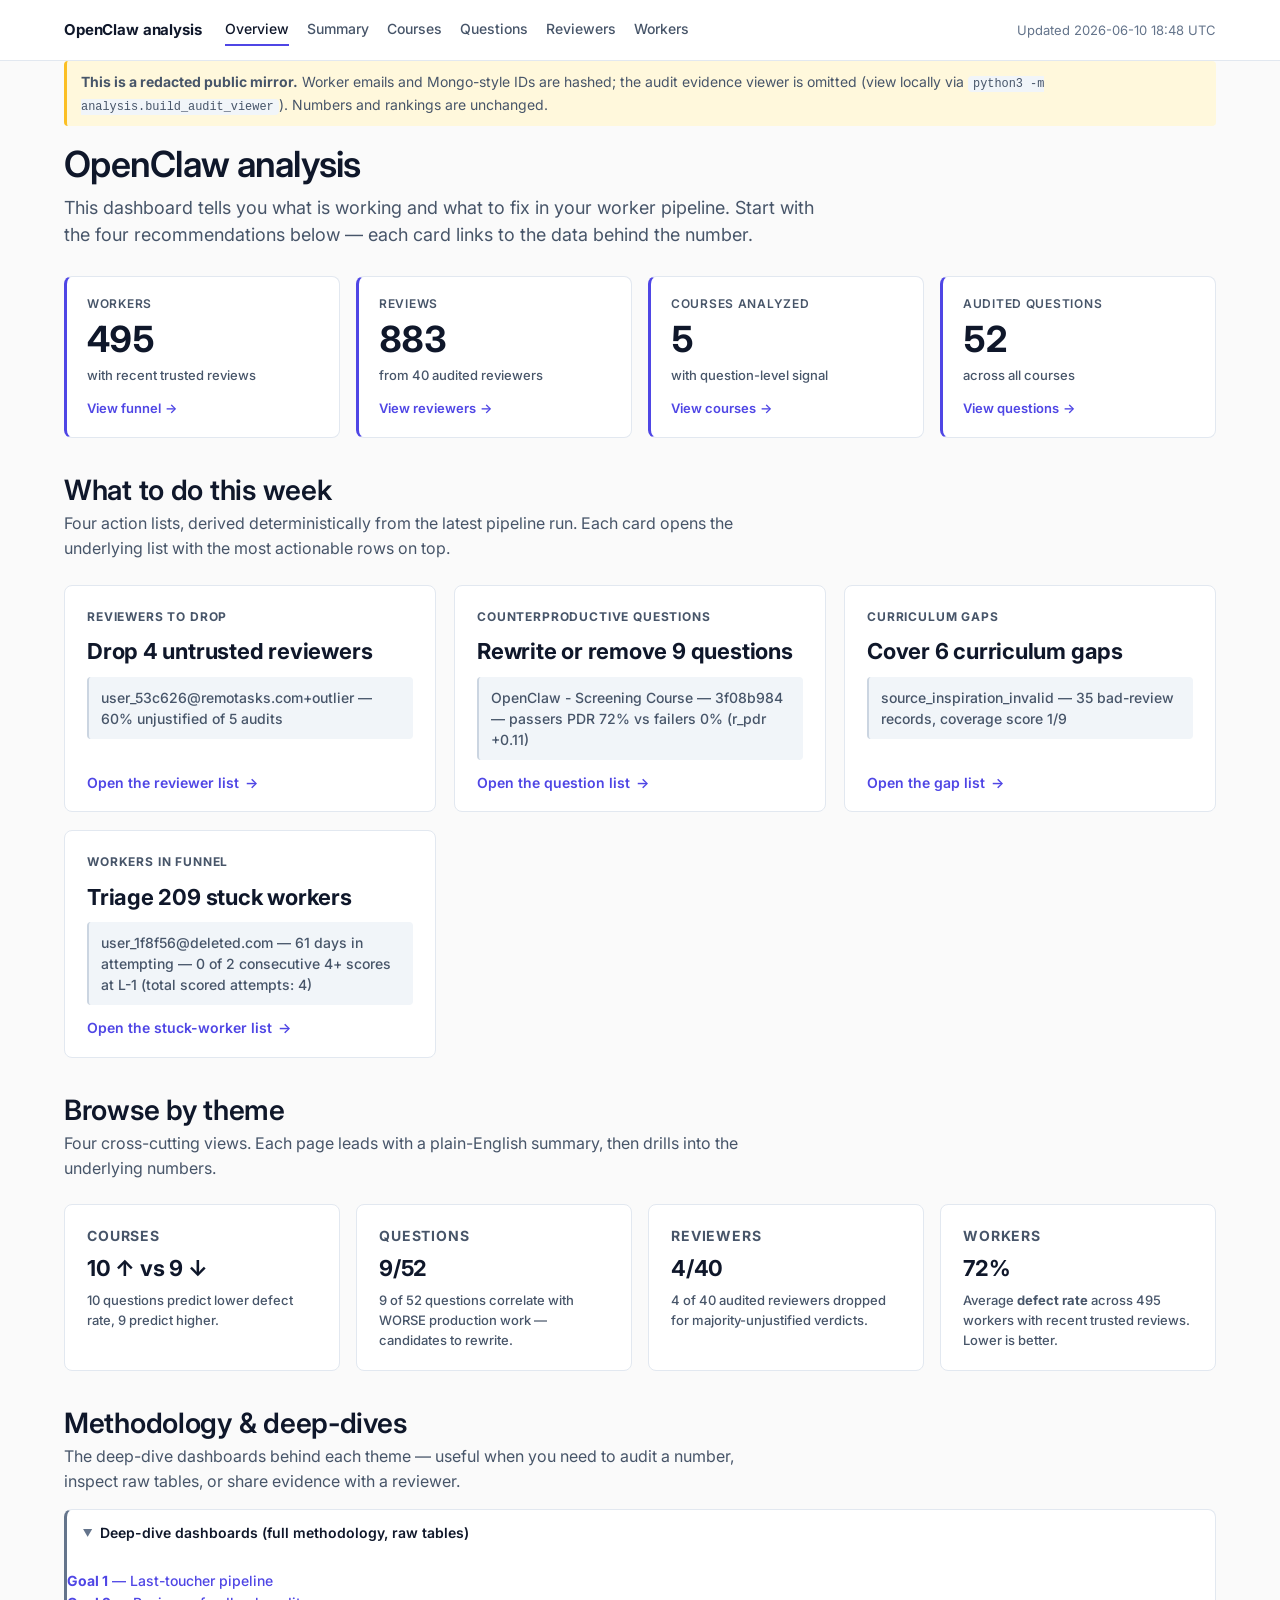
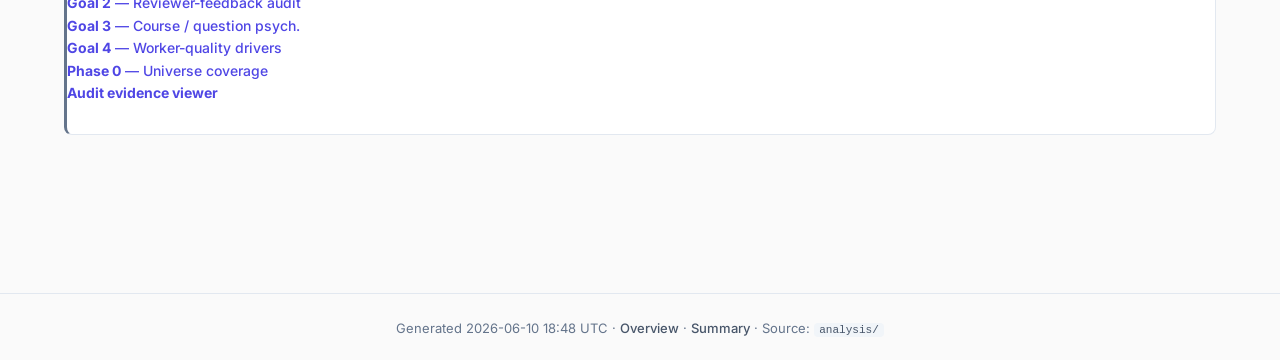
==== index.html @ 7d3bb2a1 "Initial public mirror of OpenClaw analysis dashboard Static HTML dashboards built from analysis/ scr" ====
<!DOCTYPE html>
<html lang="en">
<head>
<meta charset="utf-8">
<meta name="viewport" content="width=device-width, initial-scale=1">
<title>OpenClaw analysis — overview</title>
<link rel="preconnect" href="https://fonts.googleapis.com">
<link rel="preconnect" href="https://fonts.gstatic.com" crossorigin>
<link rel="stylesheet" href="https://fonts.googleapis.com/css2?family=Inter:wght@400;500;600;700&display=swap">
<link rel="stylesheet" href="_assets/design.css">


</head>
<body>
<header class="site-header">
  <div class="site-header-inner">
    <a class="site-title" href="index.html">OpenClaw analysis</a>
    <nav class="site-nav" aria-label="Primary"><a class="is-active" href="index.html">Overview</a><a class="" href="summary.html">Summary</a><a class="" href="themes/courses.html">Courses</a><a class="" href="themes/questions.html">Questions</a><a class="" href="themes/reviewers.html">Reviewers</a><a class="" href="themes/workers.html">Workers</a></nav>
    <span class="site-meta" title="2026-06-10T18:48+00:00">Updated 2026-06-10 18:48 UTC</span>
  </div>
</header>
<main class="page-shell">
<div role="note" style="background:#fff8dc;border-left:3px solid #fbbf24;padding:10px 14px;margin:0 0 18px 0;border-radius:4px;font-size:14px;line-height:1.5;color:#475569;"><b>This is a redacted public mirror.</b> Worker emails and Mongo-style IDs are hashed; the audit evidence viewer is omitted (view locally via <code>python3 -m analysis.build_audit_viewer</code>). Numbers and rankings are unchanged.</div>

<header class="page-header"><h1>OpenClaw analysis</h1><p class="lede">This dashboard tells you what is working and what to fix in your worker pipeline. Start with the four recommendations below — each card links to the data behind the number.</p></header>
<div class="stat-grid"><a class="stat is-accent" href="themes/workers.html">
  <div class="stat-label">Workers</div>
  <div class="stat-number num">495</div>
  <div class="stat-sub">with recent trusted reviews</div><div class="stat-cta">View funnel</div>
</a><a class="stat is-accent" href="themes/reviewers.html">
  <div class="stat-label">Reviews</div>
  <div class="stat-number num">883</div>
  <div class="stat-sub">from 40 audited reviewers</div><div class="stat-cta">View reviewers</div>
</a><a class="stat is-accent" href="themes/courses.html">
  <div class="stat-label">Courses analyzed</div>
  <div class="stat-number num">5</div>
  <div class="stat-sub">with question-level signal</div><div class="stat-cta">View courses</div>
</a><a class="stat is-accent" href="themes/questions.html">
  <div class="stat-label">Audited questions</div>
  <div class="stat-number num">52</div>
  <div class="stat-sub">across all courses</div><div class="stat-cta">View questions</div>
</a></div>
<h2 style="margin-top:36px;">What to do this week</h2>
<p class="muted" style="max-width:70ch;margin-top:-8px;">Four action lists, derived deterministically from the latest pipeline run. Each card opens the underlying list with the most actionable rows on top.</p>
<section class="recos"><a class="reco" href="themes/reviewers.html#dropped">
  <div class="reco-eyebrow">Reviewers to drop</div>
  <div class="reco-headline">Drop 4 untrusted reviewers</div>
  <div class="reco-example">user_53c626@remotasks.com+outlier — 60% unjustified of 5 audits</div>
  <div class="reco-cta">Open the reviewer list</div>
</a><a class="reco" href="themes/questions.html#counterproductive">
  <div class="reco-eyebrow">Counterproductive questions</div>
  <div class="reco-headline">Rewrite or remove 9 questions</div>
  <div class="reco-example">OpenClaw - Screening Course — 3f08b984 — passers PDR 72% vs failers 0% (r_pdr +0.11)</div>
  <div class="reco-cta">Open the question list</div>
</a><a class="reco" href="themes/courses.html#gaps">
  <div class="reco-eyebrow">Curriculum gaps</div>
  <div class="reco-headline">Cover 6 curriculum gaps</div>
  <div class="reco-example">source_inspiration_invalid — 35 bad-review records, coverage score 1/9</div>
  <div class="reco-cta">Open the gap list</div>
</a><a class="reco" href="themes/workers.html#stuck">
  <div class="reco-eyebrow">Workers in funnel</div>
  <div class="reco-headline">Triage 209 stuck workers</div>
  <div class="reco-example">user_1f8f56@deleted.com — 61 days in attempting — 0 of 2 consecutive 4+ scores at L-1 (total scored attempts: 4)</div>
  <div class="reco-cta">Open the stuck-worker list</div>
</a></section>
<h2 style="margin-top:36px;">Browse by theme</h2>
<p class="muted" style="max-width:70ch;margin-top:-8px;">Four cross-cutting views. Each page leads with a plain-English summary, then drills into the underlying numbers.</p>
<div class="theme-grid"><a class="theme-tile" href="themes/courses.html">
  <div class="theme-name">Courses</div>
  <div class="theme-headline">10 ↑ vs 9 ↓</div>
  <div class="theme-sub">10 questions predict lower defect rate, 9 predict higher.</div>
</a><a class="theme-tile" href="themes/questions.html">
  <div class="theme-name">Questions</div>
  <div class="theme-headline">9/52</div>
  <div class="theme-sub">9 of 52 questions correlate with WORSE production work — candidates to rewrite.</div>
</a><a class="theme-tile" href="themes/reviewers.html">
  <div class="theme-name">Reviewers</div>
  <div class="theme-headline">4/40</div>
  <div class="theme-sub">4 of 40 audited reviewers dropped for majority-unjustified verdicts.</div>
</a><a class="theme-tile" href="themes/workers.html">
  <div class="theme-name">Workers</div>
  <div class="theme-headline">72%</div>
  <div class="theme-sub">Average <b>defect rate</b> across 495 workers with recent trusted reviews. Lower is better.</div>
</a></div>
<h2 style="margin-top:36px;">Methodology &amp; deep-dives</h2>
<p class="muted" style="max-width:70ch;margin-top:-8px;">The deep-dive dashboards behind each theme — useful when you need to audit a number, inspect raw tables, or share evidence with a reviewer.</p>
<details class="notes" open>
  <summary>Deep-dive dashboards (full methodology, raw tables)</summary>
  <ul style="list-style: none; padding-left: 0;"><li><a href="g1.html"><b>Goal 1</b> — Last-toucher pipeline</a></li><li><a href="g2.html"><b>Goal 2</b> — Reviewer-feedback audit</a></li><li><a href="g3.html"><b>Goal 3</b> — Course / question psych.</a></li><li><a href="g4.html"><b>Goal 4</b> — Worker-quality drivers</a></li><li><a href="g_universe_coverage.html"><b>Phase 0</b> — Universe coverage</a></li><li><a href="g2_audit_review.html"><b>Audit evidence viewer</b></a></li></ul>
</details>
</main>
<footer class="site-footer">
  Generated 2026-06-10 18:48 UTC ·
  <a href="index.html">Overview</a> ·
  <a href="summary.html">Summary</a> ·
  Source: <code>analysis/</code>
</footer>
<script src="_assets/dashboard.js"></script>

</body>
</html>
---- _assets/design.css ----
/* =============================================================================
   Analysis suite design system.
   One file. Loads on every page. Tailwind via CDN (in design.css.html partial)
   provides the utility classes; this file defines the semantic tokens and the
   component primitives that aren't trivially expressible as utilities.

   Token system follows the design plan:
     - Neutrals: slate-50/100/600/900 (via Tailwind utilities)
     - Accent: indigo-600
     - Semantic pair: emerald-600 (good), rose-600 (bad)
     - Warning: amber-500
     - Type scale: 14 / 16 / 20 / 28 / 36 px (text-sm / base / xl / 3xl / 4xl)
     - Fonts: Inter (CDN) with system fallback

   WCAG AA contrast: every text/background pair has been checked at
   https://webaim.org/resources/contrastchecker/. The semantic pair (emerald
   / rose) is never the only signal; rows + tiles ship with a glyph or label.
   ============================================================================= */

:root {
  --color-bg:         #fafafa;
  --color-surface:    #ffffff;
  --color-surface-2:  #f1f5f9;       /* slate-100 */
  --color-border:     #e2e8f0;       /* slate-200 */
  --color-border-strong: #cbd5e1;    /* slate-300 */
  --color-text:       #0f172a;       /* slate-900 */
  --color-text-muted: #475569;       /* slate-600 */
  --color-text-faint: #64748b;       /* slate-500 -- bumped from 400 for WCAG 1.4.11 (3:1 on light bg) */
  --color-accent:     #4f46e5;       /* indigo-600 -- AA on white (6.0) */
  --color-accent-fg:  #ffffff;
  /* Semantic colors darkened from the Tailwind 600 ramp so inline text
     (e.g. "+0.18" in a table cell) clears WCAG AA 4.5:1 against both bg
     and surface. The bright Tailwind 600 hues are kept for chart fills
     via analysis.lib.viz.chart_colors. */
  --color-good:       #047857;       /* emerald-700 -- 4.8 on surface */
  --color-good-bg:    #ecfdf5;       /* emerald-50 */
  --color-bad:        #be123c;       /* rose-700 -- 6.4 on surface */
  --color-bad-bg:     #fff1f2;       /* rose-50 */
  --color-warn:       #b45309;       /* amber-700 -- 4.6 on surface */
  --color-warn-bg:    #fffbeb;       /* amber-50 */

  --font-sans: "Inter", -apple-system, BlinkMacSystemFont, "Segoe UI", system-ui, sans-serif;
  --font-mono: ui-monospace, SFMono-Regular, "SF Mono", Menlo, Consolas, monospace;

  --radius-sm: 4px;
  --radius:    8px;
  --radius-lg: 12px;

  --shadow-sm: 0 1px 2px rgba(15, 23, 42, 0.04);
  --shadow:    0 2px 8px rgba(15, 23, 42, 0.06);
  --shadow-lg: 0 4px 20px rgba(15, 23, 42, 0.08);

  --max-content: 1200px;
}

@media (prefers-color-scheme: dark) {
  :root {
    --color-bg:         #0b1220;
    --color-surface:    #111827;     /* slate-900-ish */
    --color-surface-2:  #1f2937;     /* slate-800 */
    --color-border:     #334155;     /* slate-700 */
    --color-border-strong: #475569;  /* slate-600 */
    --color-text:       #f1f5f9;     /* slate-100 */
    --color-text-muted: #cbd5e1;     /* slate-300 */
    --color-text-faint: #64748b;     /* slate-500 */
    --color-accent:     #818cf8;     /* indigo-400 -- AA on dark bg */
    --color-good:       #34d399;     /* emerald-400 */
    --color-good-bg:    #064e3b;     /* emerald-900 */
    --color-bad:        #fb7185;     /* rose-400 */
    --color-bad-bg:     #4c0519;     /* rose-950 */
    --color-warn:       #fbbf24;     /* amber-400 */
    --color-warn-bg:    #422006;     /* amber-950 */
  }
}

/* ============================================================================
   Base typography & layout
   ============================================================================ */

* { box-sizing: border-box; }

html { color-scheme: light dark; }

body {
  font-family: var(--font-sans);
  font-size: 16px;
  line-height: 1.55;
  color: var(--color-text);
  background: var(--color-bg);
  margin: 0;
  padding: 0;
  -webkit-font-smoothing: antialiased;
  text-rendering: optimizeLegibility;
}

h1, h2, h3, h4 {
  font-weight: 600;
  letter-spacing: -0.01em;
  margin: 0 0 0.4em 0;
  color: var(--color-text);
}
h1 { font-size: 36px; line-height: 1.15; letter-spacing: -0.02em; }
h2 { font-size: 28px; line-height: 1.2; }
h3 { font-size: 20px; line-height: 1.3; }
h4 { font-size: 16px; line-height: 1.4; }

p { margin: 0 0 1em 0; }
p:last-child { margin-bottom: 0; }

a {
  color: var(--color-accent);
  text-decoration: none;
  font-weight: 500;
}
a:hover { text-decoration: underline; }
a:focus-visible,
button:focus-visible,
summary:focus-visible,
[role="button"]:focus-visible,
input:focus-visible,
select:focus-visible,
textarea:focus-visible,
table.data th[data-sortable]:focus-visible {
  outline: 2px solid var(--color-accent);
  outline-offset: 2px;
  border-radius: 2px;
}

code, .mono {
  font-family: var(--font-mono);
  font-size: 0.85em;
  background: var(--color-surface-2);
  padding: 1px 5px;
  border-radius: var(--radius-sm);
  color: var(--color-text-muted);
}
pre {
  font-family: var(--font-mono);
  font-size: 13px;
  background: var(--color-surface-2);
  border: 1px solid var(--color-border);
  border-radius: var(--radius);
  padding: 12px 16px;
  overflow-x: auto;
  line-height: 1.5;
}

.muted { color: var(--color-text-muted); }
.faint { color: var(--color-text-faint); }
.good  { color: var(--color-good); font-weight: 600; }
.bad   { color: var(--color-bad); font-weight: 600; }
.warn  { color: var(--color-warn); font-weight: 600; }
.num   { font-variant-numeric: tabular-nums; }

/* Indicator glyphs: never rely on color alone for semantic signal. */
.good::before { content: "\2191\00a0"; font-weight: 700; }   /* up arrow */
.bad::before  { content: "\2193\00a0"; font-weight: 700; }   /* down arrow */
.warn::before { content: "\26A0\fe0f\00a0"; }                /* warning sign */
/* Opt-out for cases where the badge itself carries the signal. */
.good.no-glyph::before, .bad.no-glyph::before, .warn.no-glyph::before { content: ""; }

/* ============================================================================
   Page shell components
   ============================================================================ */

.page-shell {
  max-width: var(--max-content);
  margin: 0 auto;
  padding: 0 24px 80px 24px;
}

.site-header {
  border-bottom: 1px solid var(--color-border);
  background: var(--color-surface);
  position: sticky; top: 0; z-index: 10;
  backdrop-filter: saturate(180%) blur(8px);
  background-color: color-mix(in srgb, var(--color-surface) 92%, transparent);
}
.site-header-inner {
  max-width: var(--max-content);
  margin: 0 auto;
  padding: 14px 24px;
  display: flex; align-items: center; gap: 24px;
  flex-wrap: wrap;
}
.site-header .site-title {
  font-weight: 700; font-size: 15px;
  color: var(--color-text); letter-spacing: -0.01em;
}
.site-header .site-title:hover { text-decoration: none; color: var(--color-accent); }
.site-nav {
  display: flex; gap: 18px; flex-wrap: wrap; font-size: 14px;
}
.site-nav a {
  color: var(--color-text-muted); font-weight: 500;
  padding: 4px 0; border-bottom: 2px solid transparent;
}
.site-nav a:hover { color: var(--color-text); text-decoration: none; }
.site-nav a.is-active {
  color: var(--color-text); border-bottom-color: var(--color-accent);
}
.site-meta {
  margin-left: auto; font-size: 13px; color: var(--color-text-faint);
}

.crumbs {
  font-size: 13px; color: var(--color-text-faint);
  padding: 14px 0 0 0;
  display: flex; align-items: center; gap: 6px; flex-wrap: wrap;
}
.crumbs a { color: var(--color-text-muted); font-weight: 500; }
.crumbs .sep { color: var(--color-text-faint); }

.page-header {
  margin: 16px 0 28px 0;
}
.page-header h1 { margin: 0 0 8px 0; }
.page-header .lede {
  font-size: 18px; line-height: 1.5;
  color: var(--color-text-muted); max-width: 70ch;
}

.site-footer {
  margin-top: 64px; padding: 24px;
  border-top: 1px solid var(--color-border);
  text-align: center; font-size: 13px;
  color: var(--color-text-faint);
}
.site-footer a { color: var(--color-text-muted); }

/* ============================================================================
   TL;DR card -- the headline component on every page.
   ============================================================================ */

.tldr {
  border: 1px solid var(--color-border);
  border-left: 4px solid var(--color-accent);
  border-radius: var(--radius);
  background: var(--color-surface);
  padding: 22px 26px;
  margin: 0 0 32px 0;
  box-shadow: var(--shadow-sm);
}
.tldr-grid {
  display: grid;
  grid-template-columns: repeat(auto-fit, minmax(220px, 1fr));
  gap: 22px;
}
.tldr-block h3 {
  font-size: 12px; font-weight: 600;
  text-transform: uppercase; letter-spacing: 0.06em;
  color: var(--color-text-muted);
  margin: 0 0 8px 0;
}
.tldr-block p { font-size: 15px; line-height: 1.55; margin: 0; }
.tldr-block ul {
  margin: 0; padding: 0; list-style: none;
}
.tldr-block li {
  font-size: 15px; line-height: 1.55;
  padding: 4px 0 4px 18px;
  position: relative;
}
.tldr-block li::before {
  content: "\2192"; position: absolute; left: 0;
  color: var(--color-accent); font-weight: 600;
}

/* ============================================================================
   StatTile -- big clickable number
   ============================================================================ */

.stat-grid {
  display: grid;
  grid-template-columns: repeat(auto-fit, minmax(180px, 1fr));
  gap: 16px;
  margin: 24px 0;
}
.stat {
  display: block;
  background: var(--color-surface);
  border: 1px solid var(--color-border);
  border-radius: var(--radius);
  padding: 18px 20px;
  color: inherit;
  transition: border-color 120ms ease, box-shadow 120ms ease, transform 120ms ease;
}
.stat:is(a):hover {
  border-color: var(--color-accent);
  box-shadow: var(--shadow);
  text-decoration: none;
  transform: translateY(-1px);
}
.stat .stat-label {
  font-size: 12px; font-weight: 600;
  text-transform: uppercase; letter-spacing: 0.06em;
  color: var(--color-text-muted);
  margin-bottom: 8px;
}
.stat .stat-number {
  font-size: 36px; line-height: 1; font-weight: 700;
  letter-spacing: -0.02em;
  color: var(--color-text);
  font-variant-numeric: tabular-nums;
}
.stat .stat-sub {
  font-size: 13px; color: var(--color-text-muted);
  margin-top: 8px;
}
.stat .stat-cta {
  font-size: 13px; color: var(--color-accent); font-weight: 600;
  margin-top: 12px;
  display: inline-flex; align-items: center; gap: 4px;
}
.stat .stat-cta::after { content: "\2192"; }

/* Variants */
.stat.is-good   { border-left: 3px solid var(--color-good); }
.stat.is-bad    { border-left: 3px solid var(--color-bad); }
.stat.is-warn   { border-left: 3px solid var(--color-warn); }
.stat.is-accent { border-left: 3px solid var(--color-accent); }

/* ============================================================================
   Recommendation cards (landing page "what to do this week")
   ============================================================================ */

.recos {
  display: grid;
  grid-template-columns: repeat(auto-fit, minmax(280px, 1fr));
  gap: 18px;
  margin: 24px 0 36px 0;
}
.reco {
  display: flex; flex-direction: column; gap: 12px;
  background: var(--color-surface);
  border: 1px solid var(--color-border);
  border-radius: var(--radius);
  padding: 22px 22px 18px 22px;
  color: inherit;
  transition: border-color 120ms ease, box-shadow 120ms ease, transform 120ms ease;
}
.reco:hover {
  border-color: var(--color-accent);
  box-shadow: var(--shadow);
  text-decoration: none;
  transform: translateY(-2px);
}
.reco .reco-eyebrow {
  font-size: 12px; font-weight: 700;
  text-transform: uppercase; letter-spacing: 0.07em;
  color: var(--color-text-muted);
}
.reco .reco-headline {
  font-size: 22px; font-weight: 700; line-height: 1.2;
  color: var(--color-text); letter-spacing: -0.01em;
}
.reco .reco-example {
  font-size: 14px; color: var(--color-text-muted); line-height: 1.5;
  background: var(--color-surface-2); padding: 10px 12px;
  border-radius: var(--radius-sm);
  border-left: 2px solid var(--color-border-strong);
}
.reco .reco-cta {
  font-size: 14px; font-weight: 600;
  color: var(--color-accent);
  display: inline-flex; align-items: center; gap: 6px;
  margin-top: auto;
}
.reco .reco-cta::after { content: "\2192"; }
.reco.is-empty {
  opacity: 0.7; cursor: default;
}
.reco.is-empty:hover {
  border-color: var(--color-border); box-shadow: none; transform: none;
}
.reco.is-empty .reco-cta { color: var(--color-text-faint); }

/* ============================================================================
   Section / card
   ============================================================================ */

.card {
  background: var(--color-surface);
  border: 1px solid var(--color-border);
  border-radius: var(--radius);
  padding: 24px 26px;
  margin: 24px 0;
}
.card-header {
  display: flex; align-items: baseline; justify-content: space-between;
  margin-bottom: 14px; gap: 18px; flex-wrap: wrap;
}
.card-header h2, .card-header h3 { margin: 0; }
.card-header .card-meta { font-size: 13px; color: var(--color-text-muted); }

.section {
  margin: 36px 0;
}
.section > h2 {
  border-bottom: 1px solid var(--color-border);
  padding-bottom: 10px;
  margin-bottom: 18px;
}

/* ============================================================================
   Data tables
   ============================================================================ */

.table-wrap {
  background: var(--color-surface);
  border: 1px solid var(--color-border);
  border-radius: var(--radius);
  overflow: hidden;
  margin: 16px 0;
}
.table-toolbar {
  display: flex; align-items: center; justify-content: space-between;
  padding: 10px 14px;
  border-bottom: 1px solid var(--color-border);
  background: var(--color-surface-2);
  gap: 12px; flex-wrap: wrap;
}
.table-toolbar input[type="search"] {
  font-family: var(--font-sans); font-size: 14px;
  padding: 6px 10px; border-radius: var(--radius-sm);
  border: 1px solid var(--color-border-strong);
  background: var(--color-surface);
  color: var(--color-text);
  min-width: 200px;
}
.table-toolbar input[type="search"]:focus {
  outline: 2px solid var(--color-accent); outline-offset: 1px;
  border-color: var(--color-accent);
}
.table-toolbar .table-info { font-size: 13px; color: var(--color-text-muted); }
.table-scroll { overflow-x: auto; }

table.data {
  width: 100%; border-collapse: collapse;
  font-size: 14px;
}
table.data thead th {
  text-align: left; padding: 10px 14px;
  font-weight: 600; font-size: 12px;
  text-transform: uppercase; letter-spacing: 0.05em;
  color: var(--color-text-muted);
  background: var(--color-surface);
  border-bottom: 2px solid var(--color-border);
  position: sticky; top: 0; cursor: pointer;
  user-select: none; white-space: nowrap;
}
table.data thead th::after {
  content: ""; display: inline-block; width: 0; height: 0;
  margin-left: 6px; vertical-align: middle;
  border-left: 4px solid transparent; border-right: 4px solid transparent;
  border-top: 4px solid var(--color-text-faint);
  opacity: 0;
}
table.data thead th[data-sort-asc="true"]::after  { opacity: 1; transform: rotate(180deg); }
table.data thead th[data-sort-asc="false"]::after { opacity: 1; }
table.data tbody tr {
  border-bottom: 1px solid var(--color-border);
  transition: background-color 120ms ease;
}
table.data tbody tr:hover { background: var(--color-surface-2); }
table.data tbody tr.is-highlighted {
  background: var(--color-warn-bg);
  outline: 2px solid var(--color-warn);
  outline-offset: -2px;
}
table.data td {
  padding: 10px 14px;
  vertical-align: top;
  word-break: break-word;
}
table.data td.num { text-align: right; font-variant-numeric: tabular-nums; white-space: nowrap; }
table.data td.wide { min-width: 240px; }

/* Copy-link cell (anchored rows) */
table.data .row-anchor {
  display: inline-block;
  width: 18px; height: 18px;
  text-align: center; line-height: 18px;
  border-radius: 50%; font-size: 11px;
  background: var(--color-surface-2);
  color: var(--color-text-faint);
  text-decoration: none; cursor: pointer;
  user-select: none;
}
table.data .row-anchor:hover {
  background: var(--color-accent);
  color: var(--color-accent-fg);
}

.table-empty {
  padding: 32px 14px; text-align: center;
  color: var(--color-text-muted); font-size: 14px;
}

/* ============================================================================
   Method details / caveats / collapsibles
   ============================================================================ */

details.method, details.caveats, details.notes {
  margin: 14px 0; padding: 0;
  border: 1px solid var(--color-border);
  border-radius: var(--radius);
  background: var(--color-surface);
  overflow: hidden;
}
details.method   { border-left: 3px solid var(--color-accent); }
details.caveats  { border-left: 3px solid var(--color-warn); }
details.notes    { border-left: 3px solid var(--color-text-faint); }
details > summary {
  cursor: pointer; padding: 12px 16px;
  font-size: 14px; font-weight: 600;
  color: var(--color-text);
  user-select: none;
  list-style: none;
  display: flex; align-items: center; gap: 8px;
}
details > summary::-webkit-details-marker { display: none; }
details > summary::before {
  content: "\25B6";  /* right triangle */
  font-size: 10px; color: var(--color-text-faint);
  transition: transform 120ms ease;
}
details[open] > summary::before { transform: rotate(90deg); }
details > summary:hover { background: var(--color-surface-2); }
details > .details-body, details > p, details > ul, details > ol, details > pre {
  padding: 0 18px 16px 18px; font-size: 14px;
  color: var(--color-text-muted); line-height: 1.6;
}
details > .details-body { padding-top: 4px; }
details > ul, details > ol { padding-left: 38px; }

/* ============================================================================
   Inline badges
   ============================================================================ */

.badge {
  display: inline-flex; align-items: center; gap: 4px;
  padding: 2px 8px; border-radius: 999px;
  font-size: 11px; font-weight: 600;
  background: var(--color-surface-2); color: var(--color-text-muted);
  border: 1px solid var(--color-border);
  white-space: nowrap;
}
.badge.is-good { background: var(--color-good-bg); color: var(--color-good); border-color: transparent; }
.badge.is-bad  { background: var(--color-bad-bg);  color: var(--color-bad);  border-color: transparent; }
.badge.is-warn { background: var(--color-warn-bg); color: var(--color-warn); border-color: transparent; }
.badge.is-accent { background: var(--color-surface); color: var(--color-accent); border-color: var(--color-accent); }

/* ============================================================================
   Plotly figure wrappers
   ============================================================================ */

.plot-wrap { margin: 12px 0; }
.plot { width: 100%; min-height: 320px; }
.plot-caption {
  font-size: 13px; color: var(--color-text-muted);
  margin: 6px 4px 0 4px; line-height: 1.5;
}

.hero-chart {
  background: var(--color-surface);
  border: 1px solid var(--color-border);
  border-radius: var(--radius);
  padding: 18px 18px 12px 18px;
  margin: 18px 0;
}
.hero-chart .plot { min-height: 380px; }

/* ============================================================================
   Method modal popovers (used by build_summary)
   ============================================================================ */

.method-pop {
  display: inline-flex; align-items: center;
  font-size: 11px; padding: 1px 6px;
  border-radius: 999px; margin-left: 6px;
  background: var(--color-surface-2); color: var(--color-text-muted);
  border: 1px solid var(--color-border);
  cursor: pointer; vertical-align: middle;
  font-weight: 600; text-transform: uppercase; letter-spacing: 0.04em;
}
.method-pop:hover { color: var(--color-accent); border-color: var(--color-accent); }

.modal {
  display: none; position: fixed; inset: 0; z-index: 1000;
  background: rgba(15, 23, 42, 0.6);
  align-items: center; justify-content: center;
  padding: 20px;
}
.modal.is-open { display: flex; }
.modal-card {
  background: var(--color-surface);
  border-radius: var(--radius);
  padding: 24px 28px;
  max-width: 600px; width: 100%;
  box-shadow: var(--shadow-lg);
  border: 1px solid var(--color-border);
}
.modal-card h4 { margin-top: 0; }
.modal-card .modal-close {
  float: right; font-size: 22px; line-height: 1;
  color: var(--color-text-faint); cursor: pointer;
  background: none; border: none; padding: 0;
}
.modal-card .modal-close:hover { color: var(--color-text); }

/* ============================================================================
   Theme tile (landing page strip)
   ============================================================================ */

.theme-grid {
  display: grid;
  grid-template-columns: repeat(auto-fit, minmax(220px, 1fr));
  gap: 16px;
  margin: 24px 0;
}
.theme-tile {
  display: flex; flex-direction: column; gap: 8px;
  background: var(--color-surface);
  border: 1px solid var(--color-border);
  border-radius: var(--radius);
  padding: 20px 22px;
  color: inherit;
  transition: border-color 120ms ease, transform 120ms ease;
}
.theme-tile:hover {
  border-color: var(--color-accent);
  transform: translateY(-1px);
  text-decoration: none;
}
.theme-tile .theme-name {
  font-size: 14px; font-weight: 700;
  color: var(--color-text-muted);
  text-transform: uppercase; letter-spacing: 0.06em;
}
.theme-tile .theme-headline {
  font-size: 22px; font-weight: 700; color: var(--color-text);
  letter-spacing: -0.01em; line-height: 1.2;
}
.theme-tile .theme-sub {
  font-size: 13px; color: var(--color-text-muted);
}

/* ============================================================================
   Print stylesheet (for summary.html "PDF this")
   ============================================================================ */

@media print {
  body { background: #fff; color: #000; font-size: 11pt; }
  .site-header, .site-footer, .crumbs, .table-toolbar { display: none !important; }
  .page-shell { padding: 0; max-width: none; }
  .card, .tldr, .stat, .reco, .theme-tile, .hero-chart, .table-wrap {
    box-shadow: none; border-color: #ccc; break-inside: avoid;
  }
  a { color: #000; text-decoration: underline; }
  details { open: true; }   /* not portable, but most browsers will print open */
  details > summary { display: none; }
  details > * { padding: 0 !important; }
  table.data thead th { position: static; }
}

/* ============================================================================
   Utility helpers (sparingly; prefer Tailwind for one-offs)
   ============================================================================ */

.row    { display: flex; gap: 16px; flex-wrap: wrap; }
.col    { display: flex; flex-direction: column; gap: 12px; }
.stack-tight > * + * { margin-top: 8px; }
.stack       > * + * { margin-top: 16px; }
.stack-loose > * + * { margin-top: 28px; }

.divider {
  height: 1px; background: var(--color-border);
  margin: 24px 0; border: none;
}

.visually-hidden {
  position: absolute; width: 1px; height: 1px; padding: 0; margin: -1px;
  overflow: hidden; clip: rect(0, 0, 0, 0); white-space: nowrap; border: 0;
}
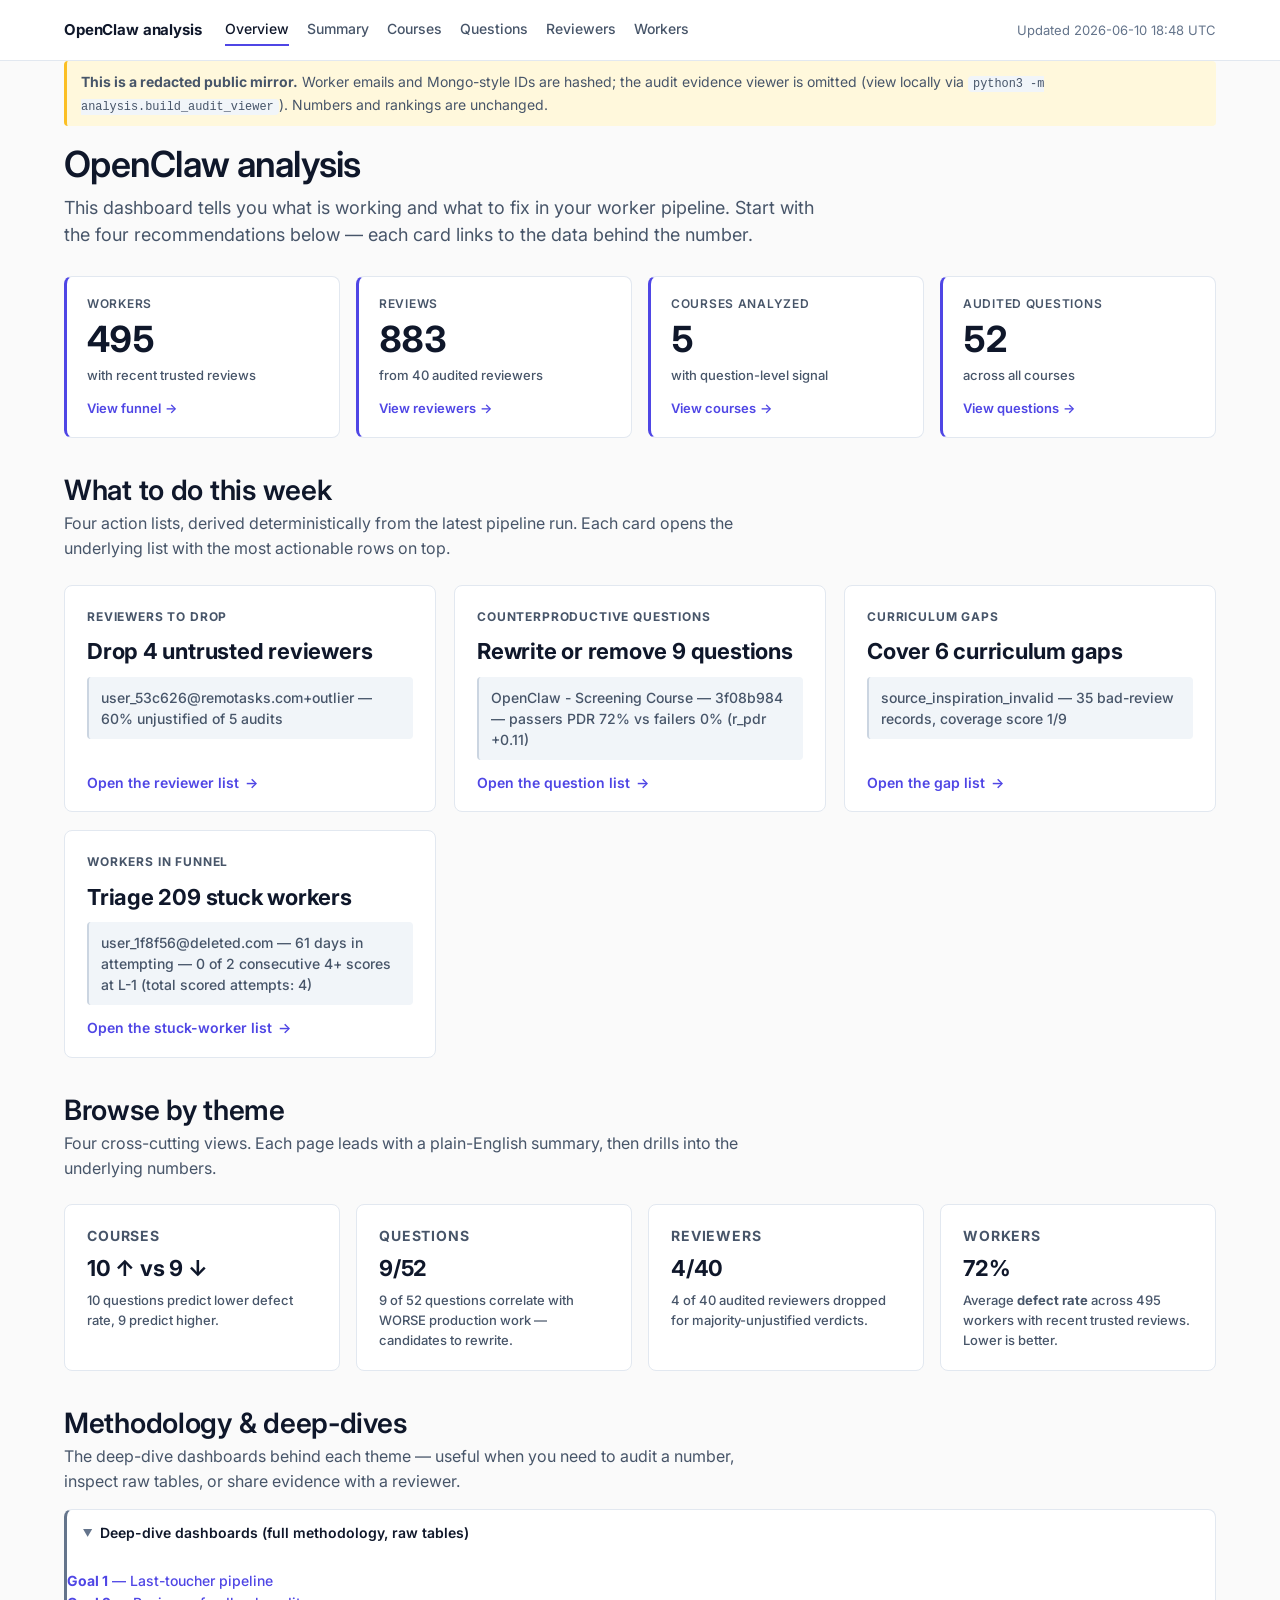
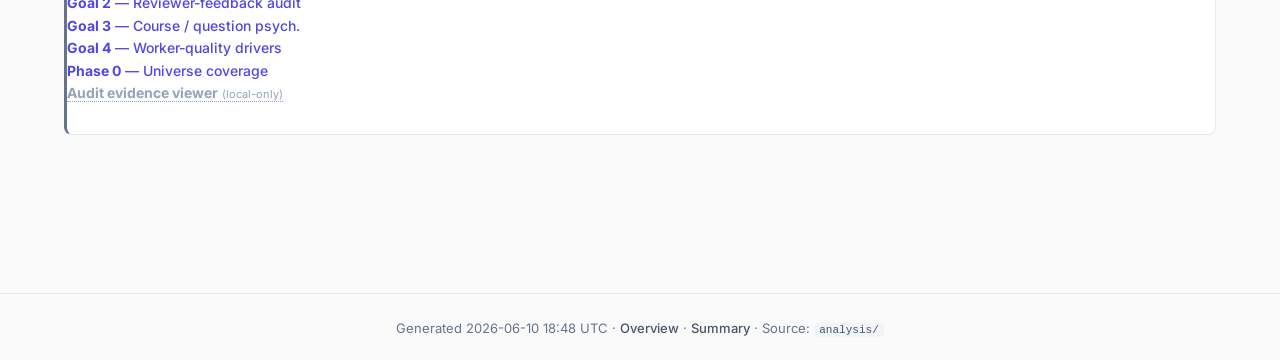
==== commit 84e1f52b: "Fix audit-viewer link patching for landing-page deep-link Landing page wraps the audit-viewer deep l" ====
--- a/index.html
+++ b/index.html
@@ -86,7 +86,7 @@
 <p class="muted" style="max-width:70ch;margin-top:-8px;">The deep-dive dashboards behind each theme — useful when you need to audit a number, inspect raw tables, or share evidence with a reviewer.</p>
 <details class="notes" open>
   <summary>Deep-dive dashboards (full methodology, raw tables)</summary>
-  <ul style="list-style: none; padding-left: 0;"><li><a href="g1.html"><b>Goal 1</b> — Last-toucher pipeline</a></li><li><a href="g2.html"><b>Goal 2</b> — Reviewer-feedback audit</a></li><li><a href="g3.html"><b>Goal 3</b> — Course / question psych.</a></li><li><a href="g4.html"><b>Goal 4</b> — Worker-quality drivers</a></li><li><a href="g_universe_coverage.html"><b>Phase 0</b> — Universe coverage</a></li><li><a href="g2_audit_review.html"><b>Audit evidence viewer</b></a></li></ul>
+  <ul style="list-style: none; padding-left: 0;"><li><a href="g1.html"><b>Goal 1</b> — Last-toucher pipeline</a></li><li><a href="g2.html"><b>Goal 2</b> — Reviewer-feedback audit</a></li><li><a href="g3.html"><b>Goal 3</b> — Course / question psych.</a></li><li><a href="g4.html"><b>Goal 4</b> — Worker-quality drivers</a></li><li><a href="g_universe_coverage.html"><b>Phase 0</b> — Universe coverage</a></li><li><span title="The audit evidence viewer is omitted from the public mirror because it embeds raw reviewer feedback and worker submissions. Run python3 -m analysis.build_audit_viewer locally to inspect." style="color:#94a3b8;border-bottom:1px dotted #94a3b8;cursor:help;"><b>Audit evidence viewer</b> <span style="font-size:11px;">(local-only)</span></span></li></ul>
 </details>
 </main>
 <footer class="site-footer">
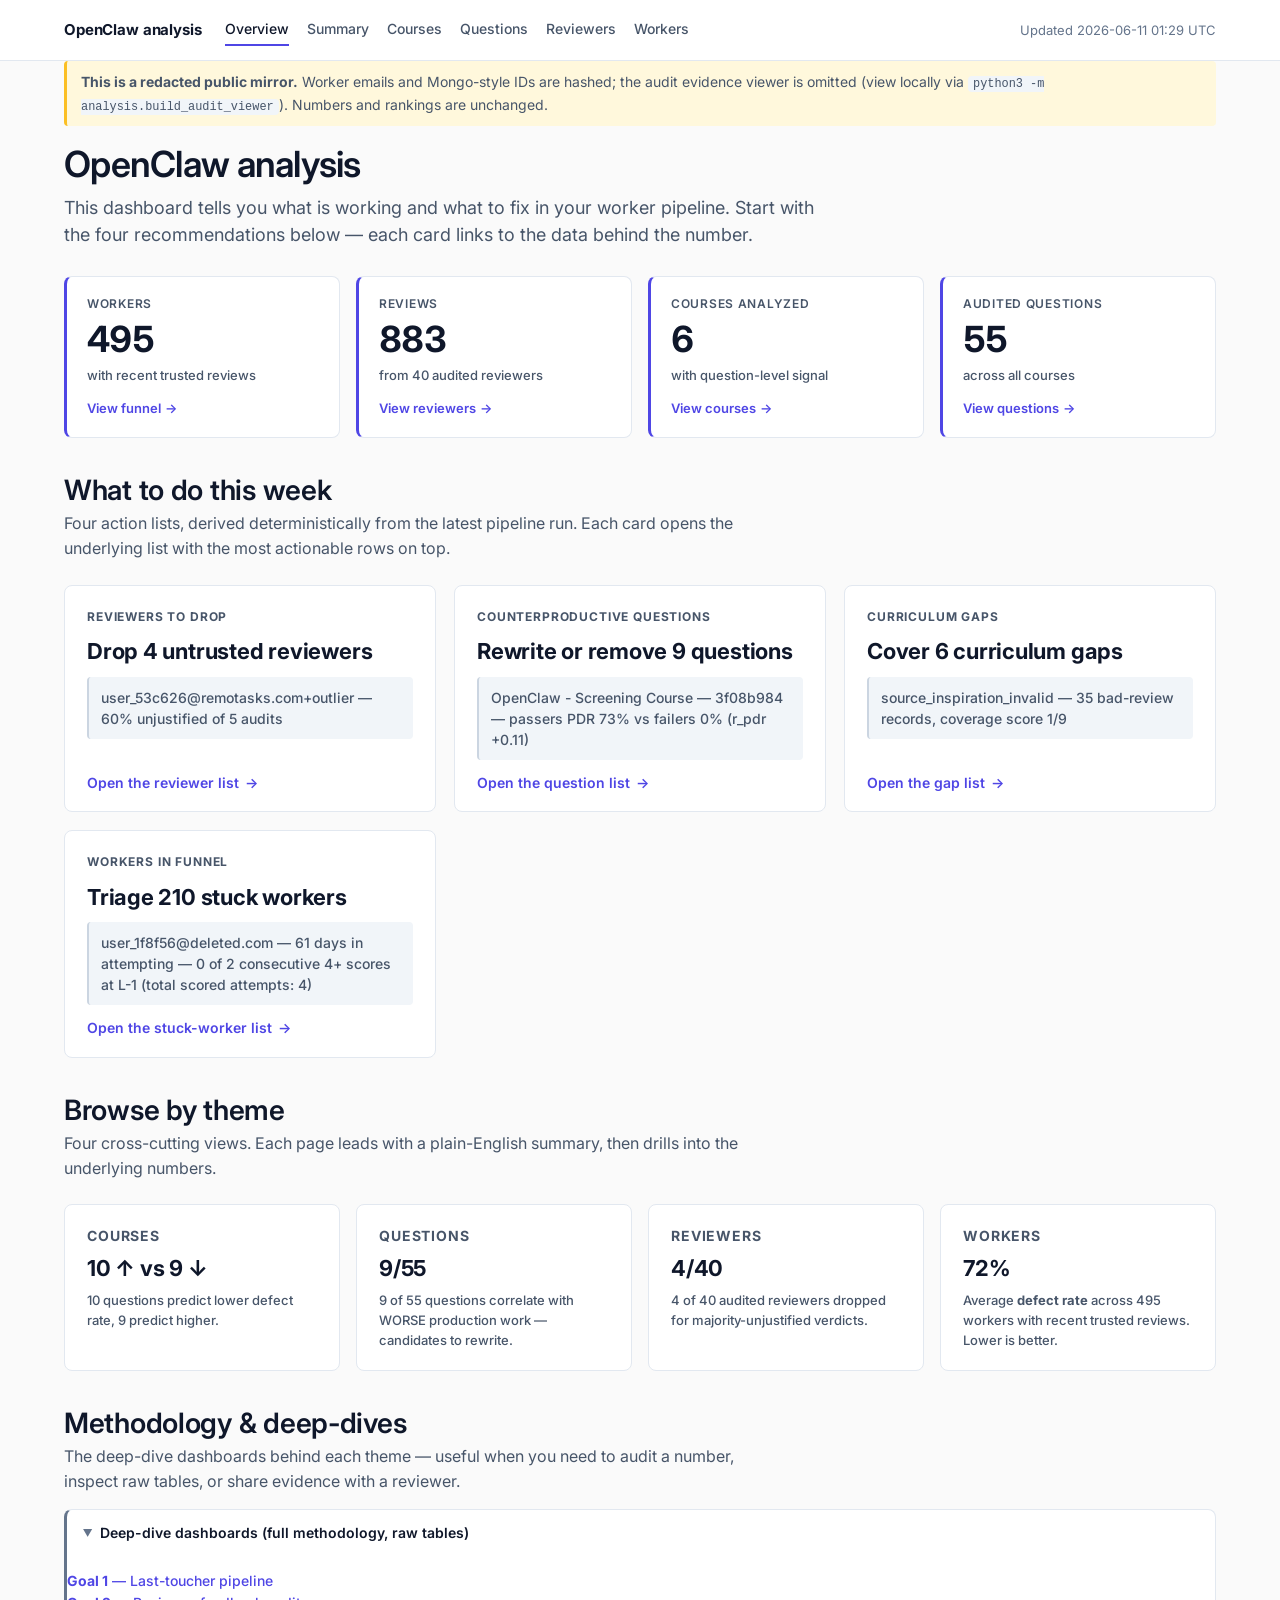
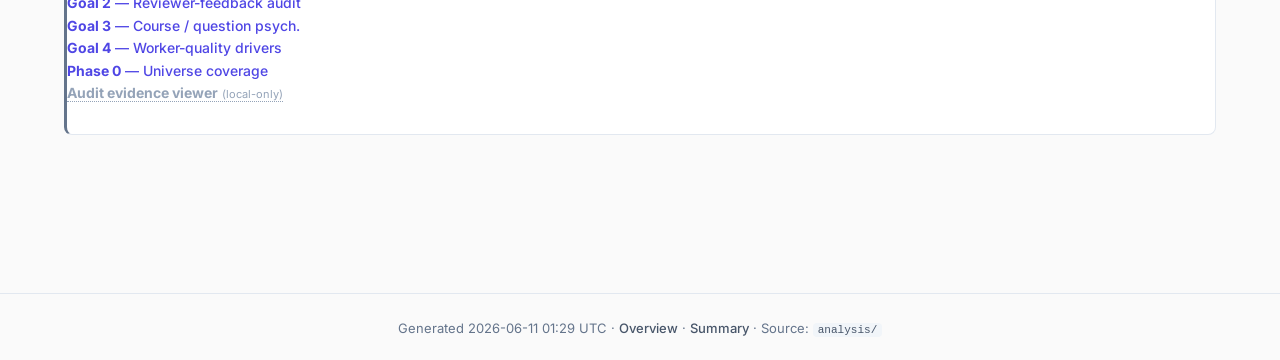
==== commit 494d0376: "Re-publish: include the supplementary 'Task Quality Module' course Pre-fix, the chatv2 analysis sile" ====
--- a/index.html
+++ b/index.html
@@ -16,7 +16,7 @@
   <div class="site-header-inner">
     <a class="site-title" href="index.html">OpenClaw analysis</a>
     <nav class="site-nav" aria-label="Primary"><a class="is-active" href="index.html">Overview</a><a class="" href="summary.html">Summary</a><a class="" href="themes/courses.html">Courses</a><a class="" href="themes/questions.html">Questions</a><a class="" href="themes/reviewers.html">Reviewers</a><a class="" href="themes/workers.html">Workers</a></nav>
-    <span class="site-meta" title="2026-06-10T18:48+00:00">Updated 2026-06-10 18:48 UTC</span>
+    <span class="site-meta" title="2026-06-11T01:29+00:00">Updated 2026-06-11 01:29 UTC</span>
   </div>
 </header>
 <main class="page-shell">
@@ -33,11 +33,11 @@
   <div class="stat-sub">from 40 audited reviewers</div><div class="stat-cta">View reviewers</div>
 </a><a class="stat is-accent" href="themes/courses.html">
   <div class="stat-label">Courses analyzed</div>
-  <div class="stat-number num">5</div>
+  <div class="stat-number num">6</div>
   <div class="stat-sub">with question-level signal</div><div class="stat-cta">View courses</div>
 </a><a class="stat is-accent" href="themes/questions.html">
   <div class="stat-label">Audited questions</div>
-  <div class="stat-number num">52</div>
+  <div class="stat-number num">55</div>
   <div class="stat-sub">across all courses</div><div class="stat-cta">View questions</div>
 </a></div>
 <h2 style="margin-top:36px;">What to do this week</h2>
@@ -50,7 +50,7 @@
 </a><a class="reco" href="themes/questions.html#counterproductive">
   <div class="reco-eyebrow">Counterproductive questions</div>
   <div class="reco-headline">Rewrite or remove 9 questions</div>
-  <div class="reco-example">OpenClaw - Screening Course — 3f08b984 — passers PDR 72% vs failers 0% (r_pdr +0.11)</div>
+  <div class="reco-example">OpenClaw - Screening Course — 3f08b984 — passers PDR 73% vs failers 0% (r_pdr +0.11)</div>
   <div class="reco-cta">Open the question list</div>
 </a><a class="reco" href="themes/courses.html#gaps">
   <div class="reco-eyebrow">Curriculum gaps</div>
@@ -59,7 +59,7 @@
   <div class="reco-cta">Open the gap list</div>
 </a><a class="reco" href="themes/workers.html#stuck">
   <div class="reco-eyebrow">Workers in funnel</div>
-  <div class="reco-headline">Triage 209 stuck workers</div>
+  <div class="reco-headline">Triage 210 stuck workers</div>
   <div class="reco-example">user_1f8f56@deleted.com — 61 days in attempting — 0 of 2 consecutive 4+ scores at L-1 (total scored attempts: 4)</div>
   <div class="reco-cta">Open the stuck-worker list</div>
 </a></section>
@@ -71,8 +71,8 @@
   <div class="theme-sub">10 questions predict lower defect rate, 9 predict higher.</div>
 </a><a class="theme-tile" href="themes/questions.html">
   <div class="theme-name">Questions</div>
-  <div class="theme-headline">9/52</div>
-  <div class="theme-sub">9 of 52 questions correlate with WORSE production work — candidates to rewrite.</div>
+  <div class="theme-headline">9/55</div>
+  <div class="theme-sub">9 of 55 questions correlate with WORSE production work — candidates to rewrite.</div>
 </a><a class="theme-tile" href="themes/reviewers.html">
   <div class="theme-name">Reviewers</div>
   <div class="theme-headline">4/40</div>
@@ -90,7 +90,7 @@
 </details>
 </main>
 <footer class="site-footer">
-  Generated 2026-06-10 18:48 UTC ·
+  Generated 2026-06-11 01:29 UTC ·
   <a href="index.html">Overview</a> ·
   <a href="summary.html">Summary</a> ·
   Source: <code>analysis/</code>
